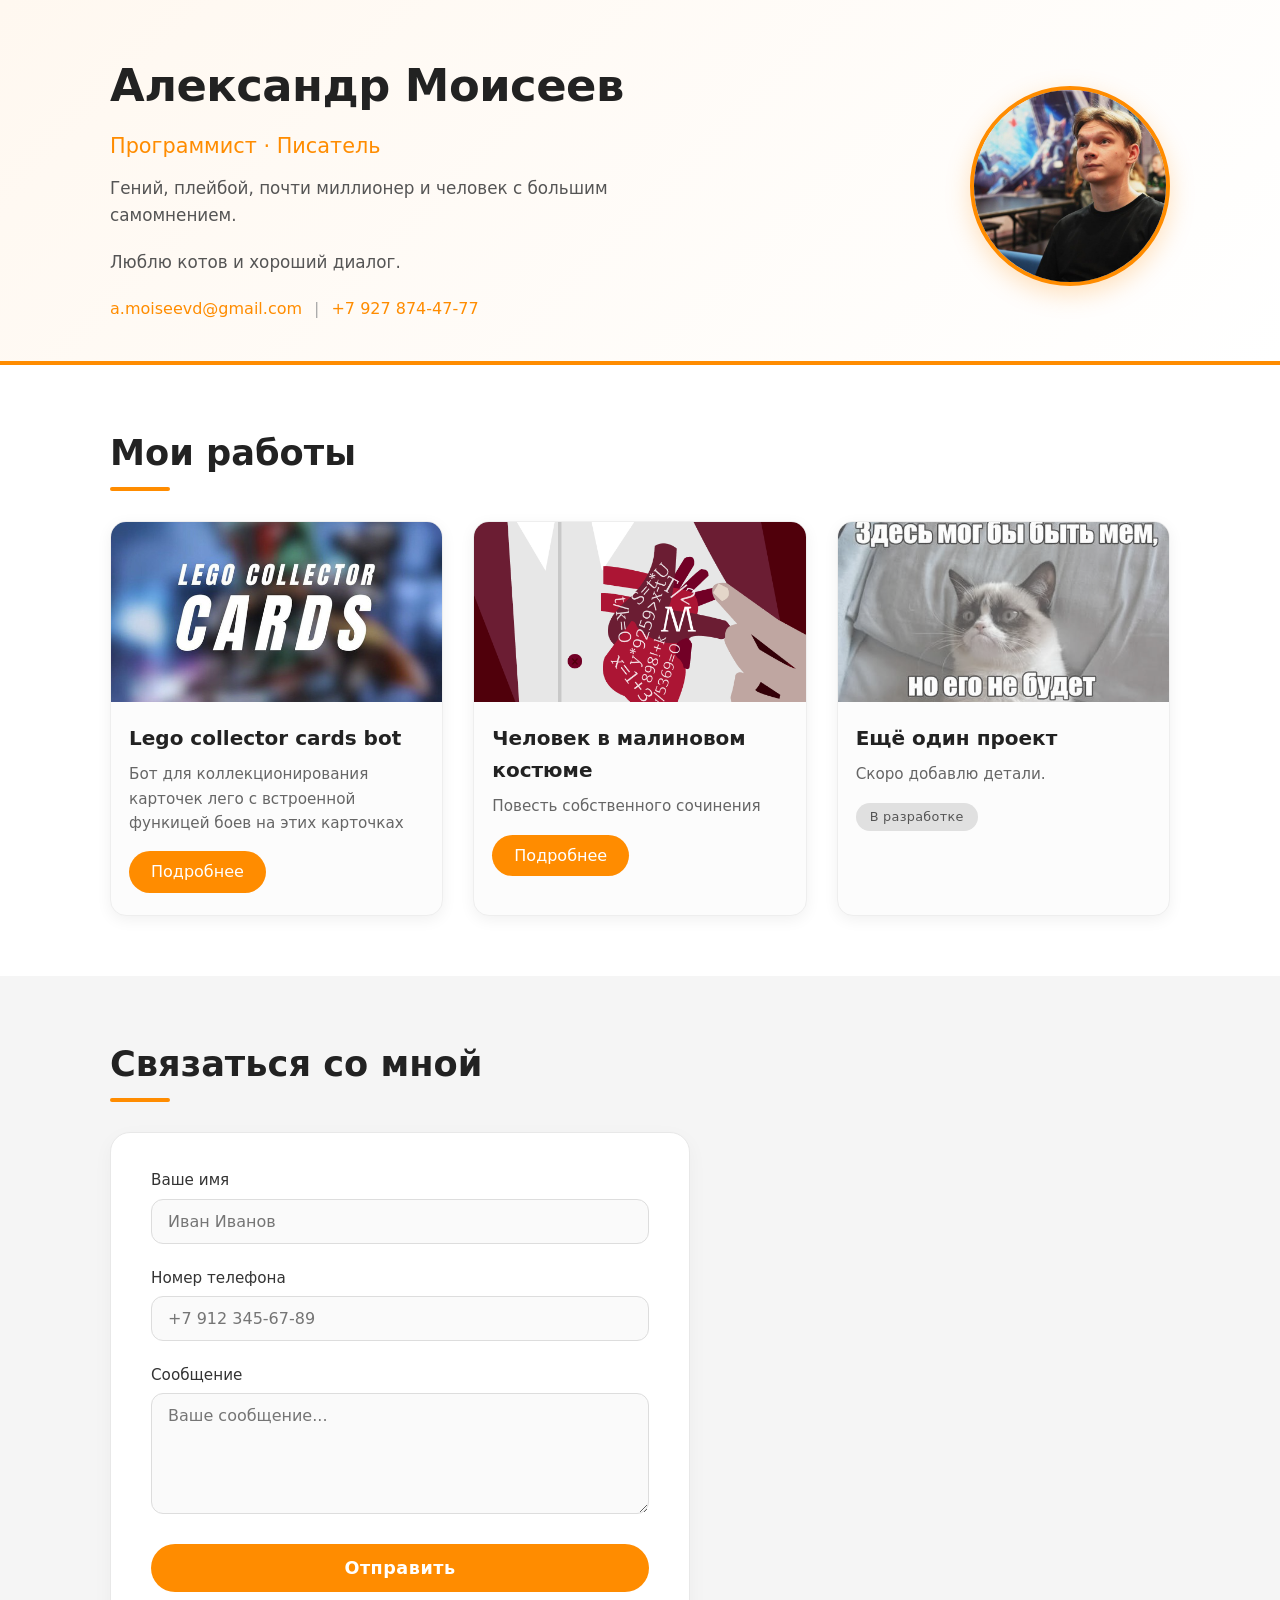
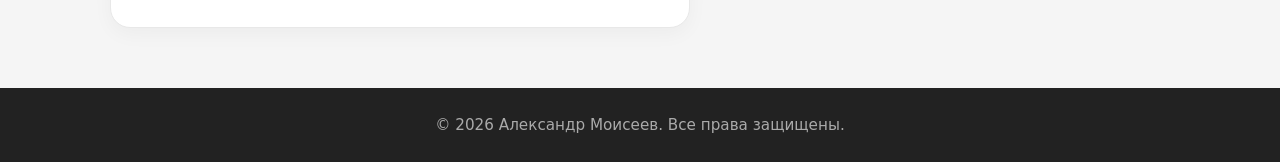
==== index.html @ 49486eab "v0.1 without forms" ====
<!DOCTYPE html>
<html lang="ru">
<head>
    <meta charset="UTF-8">
    <meta name="viewport" content="width=device-width, initial-scale=1.0">
    <title>Личный сайт</title>
    <link rel="stylesheet" href="/static/style.css">
</head>
<body>
    <header class="header">
        <div class="container header-container">
            <div class="header-info">
                <h1 class="name">Александр Моисеев</h1>
                <p class="title">Программист · Писатель</p>
                <p class="description">Гений, плейбой, почти миллионер и человек с большим самомнением.</p>
                <p class="description"> Люблю котов и хороший диалог.</p>
                <div class="contacts">
                    <a href="mailto:a.moiseevd@gmail.com">a.moiseevd@gmail.com</a>
                    <span>|</span>
                    <a href="tel:+79278744777">+7 927 874-47-77</a>
                </div>
            </div>
            <div class="header-photo">
                <img src="/static/I.jpg" alt="Фотография">
            </div>
        </div>
    </header>

    <section class="works">
        <div class="container">
            <h2 class="section-title">Мои работы</h2>
            <div class="works-grid">
                <div class="work-card">
                    <div class="work-image" style="background-image: url('/static/kdm_cart_bot.jpg');"></div>
                    <div class="work-info">
                        <h3>Lego collector cards bot</h3>
                        <p>Бот для коллекционирования карточек лего с встроенной функицей боев на этих карточках</p>
                        <a href="/static/kdm_cart_bot.html" class="btn">Подробнее</a>
                    </div>
                </div>
                <div class="work-card">
                    <div class="work-image" style="background-image: url('/static/человек\ в\ малиновом\ костюме.png');"></div>
                    <div class="work-info">
                        <h3>Человек в малиновом костюме</h3>
                        <p>Повесть собственного сочинения</p>
                        <a href="/static/book.html" class="btn">Подробнее</a>
                    </div>
                </div>
                <div class="work-card placeholder">
                    <div class="work-image" style="background-image: url('/static/meme.jpeg');"></div>
                    <div class="work-info">
                        <h3>Ещё один проект</h3>
                        <p>Скоро добавлю детали.</p>
                        <span class="badge">В разработке</span>
                    </div>
                </div>
            </div>
        </div>
    </section>

    <section class="contact">
        <div class="container">
            <h2 class="section-title">Связаться со мной</h2>
            <form class="contact-form">
                <div class="form-group">
                    <label for="name">Ваше имя</label>
                    <input type="text" id="name" placeholder="Иван Иванов" required>
                </div>
                <div class="form-group">
                    <label for="phone">Номер телефона</label>
                    <input type="tel" id="phone" placeholder="+7 912 345-67-89" required>
                </div>
                <div class="form-group">
                    <label for="message">Сообщение</label>
                    <textarea id="message" rows="5" placeholder="Ваше сообщение..." required></textarea>
                </div>
                <button type="submit" class="btn btn-submit">Отправить</button>
            </form>
        </div>
    </section>

    <footer class="footer">
        <div class="container">
            <p>&copy; 2026 Александр Моисеев. Все права защищены.</p>
        </div>
    </footer>
</body>
</html>
---- static/style.css ----
/* Общие стили */
* {
    margin: 0;
    padding: 0;
    box-sizing: border-box;
    font-family: 'Segoe UI', Roboto, system-ui, -apple-system, sans-serif;
}

body {
    background-color: #f9f9f9;
    color: #333;
    line-height: 1.6;
}

.container {
    max-width: 1100px;
    margin: 0 auto;
    padding: 0 20px;
}

/* Шапка */
.header {
    background: linear-gradient(135deg, #fff8f0 0%, #fff 100%);
    padding: 50px 0 40px;
    border-bottom: 4px solid #ff8c00;
    box-shadow: 0 2px 10px rgba(0,0,0,0.05);
}

.header-container {
    display: flex;
    align-items: center;
    justify-content: space-between;
    flex-wrap: wrap;
    gap: 30px;
}

.header-info {
    flex: 1 1 300px;
}

.name {
    font-size: 2.8rem;
    font-weight: 700;
    color: #222;
    margin-bottom: 8px;
    letter-spacing: -0.5px;
}

.title {
    font-size: 1.3rem;
    color: #ff8c00;
    font-weight: 500;
    margin-bottom: 12px;
}

.description {
    font-size: 1.05rem;
    color: #555;
    margin-bottom: 20px;
    max-width: 500px;
}

.contacts {
    display: flex;
    align-items: center;
    gap: 12px;
    flex-wrap: wrap;
    font-size: 1rem;
}

.contacts a {
    color: #ff8c00;
    text-decoration: none;
    font-weight: 500;
    transition: color 0.2s;
}

.contacts a:hover {
    color: #e07b00;
    text-decoration: underline;
}

.contacts span {
    color: #aaa;
}

.header-photo {
    flex: 0 0 200px;
    width: 200px;
    height: 200px;
    border-radius: 50%;
    overflow: hidden;
    border: 4px solid #ff8c00;
    box-shadow: 0 8px 25px rgba(255, 140, 0, 0.25);
    background: #fff;
    transition: transform 0.3s ease;
}

.header-photo:hover {
    transform: scale(1.02);
}

.header-photo img {
    width: 100%;
    height: 100%;
    object-fit: cover;
    display: block;
}

/* Общие заголовки секций */
.section-title {
    font-size: 2.2rem;
    font-weight: 600;
    color: #222;
    margin-bottom: 30px;
    position: relative;
    display: inline-block;
}

.section-title::after {
    content: '';
    display: block;
    width: 60px;
    height: 4px;
    background: #ff8c00;
    margin-top: 6px;
    border-radius: 2px;
}

/* Секция работ */
.works {
    padding: 60px 0;
    background: #fff;
}

.works-grid {
    display: flex;
    flex-wrap: wrap;
    gap: 30px;
    justify-content: flex-start;
}

.work-card {
    flex: 1 1 calc(33.333% - 30px);
    min-width: 260px;
    background: #fcfcfc;
    border-radius: 16px;
    overflow: hidden;
    box-shadow: 0 4px 15px rgba(0,0,0,0.06);
    border: 1px solid #eee;
    transition: transform 0.25s, box-shadow 0.25s;
}

.work-card:hover {
    transform: translateY(-6px);
    box-shadow: 0 12px 30px rgba(0,0,0,0.1);
}

.work-image {
    height: 180px;
    background-size: cover;
    background-position: center;
    background-color: #eee;
}

.work-info {
    padding: 20px 18px 22px;
}

.work-info h3 {
    font-size: 1.25rem;
    font-weight: 600;
    color: #222;
    margin-bottom: 8px;
}

.work-info p {
    color: #666;
    font-size: 0.95rem;
    margin-bottom: 16px;
}

.btn {
    display: inline-block;
    padding: 8px 22px;
    background: #ff8c00;
    color: #fff;
    font-weight: 500;
    border-radius: 30px;
    text-decoration: none;
    transition: background 0.2s, transform 0.1s;
    border: none;
    cursor: pointer;
}

.btn:hover {
    background: #e07b00;
    transform: scale(1.02);
}

.work-card.placeholder .work-image {
    filter: grayscale(0.4);
    opacity: 0.7;
}

.badge {
    display: inline-block;
    background: #e0e0e0;
    color: #555;
    padding: 4px 14px;
    border-radius: 20px;
    font-size: 0.8rem;
    font-weight: 500;
    letter-spacing: 0.3px;
}

/* Секция контактов */
.contact {
    padding: 60px 0;
    background: #f5f5f5;
}

.contact-form {
    max-width: 580px;
    background: #fff;
    padding: 35px 40px;
    border-radius: 20px;
    box-shadow: 0 6px 20px rgba(0,0,0,0.04);
    border: 1px solid #e8e8e8;
}

.form-group {
    margin-bottom: 22px;
}

.form-group label {
    display: block;
    font-weight: 500;
    margin-bottom: 6px;
    color: #333;
    font-size: 0.95rem;
}

.form-group input,
.form-group textarea {
    width: 100%;
    padding: 12px 16px;
    border: 1.5px solid #ddd;
    border-radius: 12px;
    font-size: 1rem;
    background: #fafafa;
    transition: border 0.2s, box-shadow 0.2s;
    outline: none;
}

.form-group input:focus,
.form-group textarea:focus {
    border-color: #ff8c00;
    box-shadow: 0 0 0 3px rgba(255, 140, 0, 0.15);
    background: #fff;
}

.form-group textarea {
    resize: vertical;
    min-height: 100px;
}

.btn-submit {
    width: 100%;
    padding: 14px;
    font-size: 1.1rem;
    font-weight: 600;
    background: #ff8c00;
    color: #fff;
    border: none;
    border-radius: 30px;
    cursor: pointer;
    transition: background 0.2s, transform 0.1s;
    letter-spacing: 0.5px;
}

.btn-submit:hover {
    background: #e07b00;
    transform: scale(1.01);
}

/* Футер */
.footer {
    background: #222;
    color: #ccc;
    padding: 25px 0;
    text-align: center;
    font-size: 0.95rem;
}

.footer p {
    opacity: 0.8;
}

/* Адаптивность */
@media (max-width: 768px) {
    .header-container {
        flex-direction: column-reverse;
        text-align: center;
    }

    .header-info {
        text-align: center;
    }

    .description {
        margin-left: auto;
        margin-right: auto;
    }

    .contacts {
        justify-content: center;
    }

    .header-photo {
        flex: 0 0 160px;
        width: 160px;
        height: 160px;
    }

    .name {
        font-size: 2.2rem;
    }

    .section-title {
        font-size: 1.8rem;
    }

    .work-card {
        flex: 1 1 100%;
        max-width: 400px;
        margin: 0 auto;
    }

    .contact-form {
        padding: 25px 20px;
    }
}

@media (max-width: 480px) {
    .header {
        padding: 30px 0 20px;
    }
    .name {
        font-size: 1.8rem;
    }
    .title {
        font-size: 1.1rem;
    }
    .contacts {
        flex-direction: column;
        gap: 6px;
    }
    .contacts span {
        display: none;
    }
    .work-card {
        min-width: 100%;
    }
}


.project-header {
    background: linear-gradient(135deg, #fff8f0 0%, #fff 100%);
    padding: 40px 0 30px;
    border-bottom: 3px solid #ff8c00;
}

.breadcrumb {
    font-size: 0.95rem;
    color: #888;
    margin-bottom: 20px;
}

.breadcrumb a {
    color: #ff8c00;
    text-decoration: none;
}

.breadcrumb a:hover {
    text-decoration: underline;
}

.breadcrumb span {
    margin: 0 6px;
}

.project-title {
    font-size: 2.6rem;
    font-weight: 700;
    color: #222;
    margin-bottom: 8px;
}

.project-subtitle {
    font-size: 1.2rem;
    color: #666;
    font-weight: 400;
}

.project-details {
    padding: 50px 0;
    background: #fafafa;
}

.detail-block {
    display: flex;
    align-items: center;
    gap: 40px;
    background: #fff;
    border-radius: 20px;
    padding: 30px 35px;
    margin-bottom: 40px;
    box-shadow: 0 4px 15px rgba(0,0,0,0.04);
    border: 1px solid #eee;
    transition: transform 0.2s;
}

.detail-block:hover {
    transform: translateY(-3px);
    box-shadow: 0 8px 25px rgba(0,0,0,0.06);
}

.detail-text {
    flex: 1 1 55%;
}

.detail-text h2 {
    font-size: 1.7rem;
    font-weight: 600;
    color: #222;
    margin-bottom: 15px;
    position: relative;
}

.detail-text h2::after {
    content: '';
    display: block;
    width: 50px;
    height: 3px;
    background: #ff8c00;
    margin-top: 6px;
    border-radius: 2px;
}

.detail-text p {
    color: #555;
    font-size: 1.05rem;
    line-height: 1.7;
    margin-bottom: 15px;
}

.detail-text ul {
    list-style: none;
    padding: 0;
}

.detail-text ul li {
    padding-left: 24px;
    position: relative;
    margin-bottom: 8px;
    color: #444;
}

.detail-text ul li::before {
    content: '▹';
    position: absolute;
    left: 0;
    color: #ff8c00;
    font-weight: bold;
}

.detail-image {
    flex: 0 0 220px;
    max-width: 220px;
}

.detail-image img {
    width: 100%;
    height: auto;
    border-radius: 16px;
    box-shadow: 0 6px 18px rgba(0,0,0,0.1);
    border: 2px solid #f0f0f0;
    display: block;
}

.detail-block.reverse {
    flex-direction: row-reverse;
}

.back-link {
    text-align: center;
    margin-top: 20px;
}

.back-link .btn {
    background: #888;
    color: #fff;
}

.back-link .btn:hover {
    background: #666;
}

@media (max-width: 768px) {
    .detail-block {
        flex-direction: column !important;
        padding: 20px;
        text-align: center;
    }

    .detail-block.reverse {
        flex-direction: column !important;
    }

    .detail-image {
        flex: 0 0 auto;
        max-width: 280px;
        width: 100%;
        margin-top: 10px;
    }

    .detail-text h2::after {
        margin-left: auto;
        margin-right: auto;
    }

    .detail-text ul {
        text-align: left;
        display: inline-block;
    }

    .project-title {
        font-size: 2rem;
    }
}

@media (max-width: 480px) {
    .project-header {
        padding: 25px 0;
    }
    .project-title {
        font-size: 1.6rem;
    }
    .detail-block {
        padding: 15px;
    }
}



.download-block {
    margin-top: 25px;
    display: flex;
    align-items: center;
    gap: 15px;
    flex-wrap: wrap;
}

.btn-download {
    background: #ff8c00;
    font-size: 1.2rem;
    padding: 14px 40px;
    border-radius: 40px;
    box-shadow: 0 4px 12px rgba(255, 140, 0, 0.3);
    transition: all 0.2s;
    display: inline-block;
}

.btn-download:hover {
    background: #e07b00;
    transform: scale(1.03);
    box-shadow: 0 6px 18px rgba(255, 140, 0, 0.4);
}

.file-size {
    color: #888;
    font-size: 0.9rem;
}

/* Мысли автора */
.author-thoughts {
    padding: 50px 0;
    background: #fff;
}

.thoughts-content {
    max-width: 800px;
    margin: 0 auto;
    background: #f9f9f9;
    padding: 30px 35px;
    border-radius: 20px;
    border-left: 5px solid #ff8c00;
    font-size: 1.05rem;
    line-height: 1.8;
    color: #444;
}

.thoughts-content p {
    margin-bottom: 16px;
}

.thoughts-content p:last-child {
    margin-bottom: 0;
}

/* Отзывы */
.reviews {
    padding: 50px 0;
    background: #f5f5f5;
}

.reviews-grid {
    display: flex;
    flex-wrap: wrap;
    gap: 30px;
    justify-content: center;
}

.review-card {
    flex: 1 1 calc(33.333% - 30px);
    min-width: 260px;
    background: #fff;
    border-radius: 16px;
    padding: 22px 25px;
    box-shadow: 0 4px 12px rgba(0,0,0,0.04);
    border: 1px solid #eee;
    transition: transform 0.2s;
}

.review-card:hover {
    transform: translateY(-4px);
    box-shadow: 0 8px 20px rgba(0,0,0,0.06);
}

.review-header {
    display: flex;
    justify-content: space-between;
    align-items: center;
    margin-bottom: 6px;
}

.review-author {
    font-weight: 600;
    color: #222;
}

.review-date {
    font-size: 0.8rem;
    color: #999;
}

.review-rating {
    color: #ff8c00;
    font-size: 1.1rem;
    letter-spacing: 2px;
    margin-bottom: 8px;
}

.review-text {
    color: #555;
    line-height: 1.6;
    font-size: 0.95rem;
}

.placeholder-review {
    opacity: 0.7;
    filter: grayscale(0.2);
}

/* Форма отзыва */
.review-form-section {
    padding: 50px 0;
    background: #fff;
}

.review-form {
    max-width: 600px;
    margin: 0 auto;
    background: #fafafa;
    padding: 30px 35px;
    border-radius: 20px;
    border: 1px solid #eee;
}

.rating-group {
    display: flex;
    flex-direction: column;
    gap: 6px;
}

.star-rating {
    display: flex;
    flex-direction: row-reverse;
    justify-content: flex-end;
    gap: 4px;
}

.star-rating input {
    display: none;
}

.star-rating label {
    font-size: 2rem;
    color: #ddd;
    cursor: pointer;
    transition: color 0.2s;
}

.star-rating input:checked ~ label,
.star-rating label:hover,
.star-rating label:hover ~ label {
    color: #ff8c00;
}

/* Адаптив для книги */
@media (max-width: 768px) {
    .review-card {
        flex: 1 1 100%;
        max-width: 400px;
    }
    .download-block {
        flex-direction: column;
        align-items: flex-start;
    }
    .thoughts-content {
        padding: 20px;
    }
    .review-form {
        padding: 20px;
    }
}

@media (max-width: 480px) {
    .btn-download {
        width: 100%;
        text-align: center;
        padding: 14px 20px;
        font-size: 1rem;
    }
    .star-rating label {
        font-size: 1.8rem;
    }
}
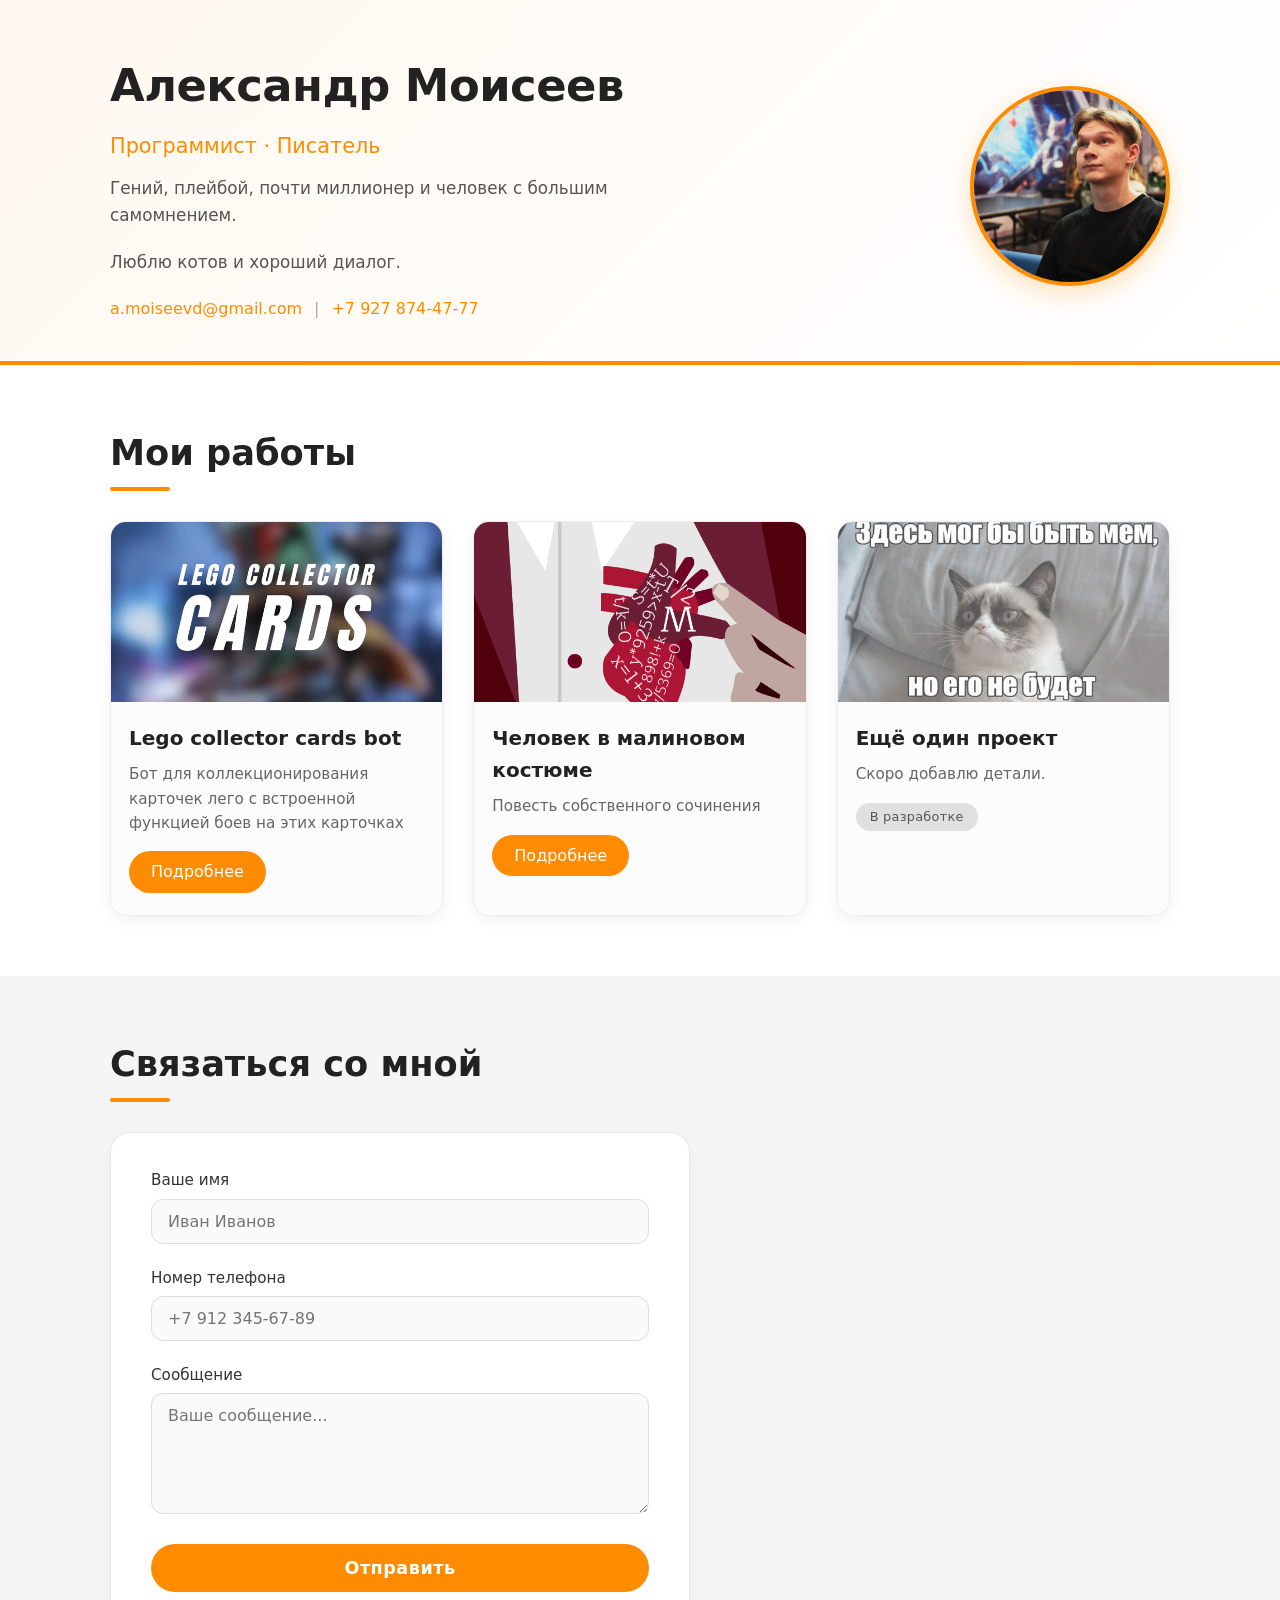
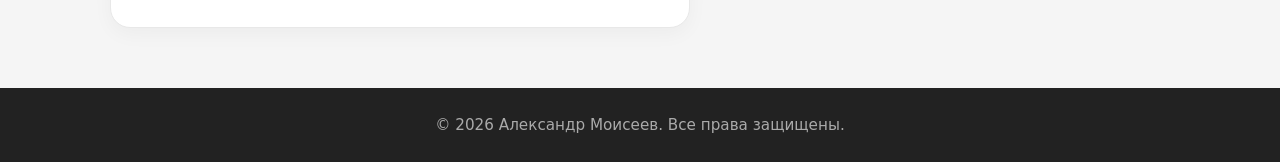
==== commit d6654bff: "v1.0" ====
--- a/index.html
+++ b/index.html
@@ -7,13 +7,26 @@
     <link rel="stylesheet" href="/static/style.css">
 </head>
 <body>
+
+    <!-- Модальное окно для главной страницы -->
+    <div id="successModal" class="modal-overlay" style="display: none;">
+        <div class="modal-content">
+            <button class="modal-close" id="modalCloseBtn">&times;</button>
+            <div class="modal-icon">✅</div>
+            <h2 class="modal-title">Отлично!</h2>
+            <p class="modal-message" id="modalMessage">Сообщение успешно отправлено. Я свяжусь с вами в ближайшее время.</p>
+            <button class="btn modal-btn" id="modalOkBtn">Хорошо</button>
+        </div>
+    </div>
+
+    <!-- Шапка -->
     <header class="header">
         <div class="container header-container">
             <div class="header-info">
                 <h1 class="name">Александр Моисеев</h1>
                 <p class="title">Программист · Писатель</p>
                 <p class="description">Гений, плейбой, почти миллионер и человек с большим самомнением.</p>
-                <p class="description"> Люблю котов и хороший диалог.</p>
+                <p class="description">Люблю котов и хороший диалог.</p>
                 <div class="contacts">
                     <a href="mailto:a.moiseevd@gmail.com">a.moiseevd@gmail.com</a>
                     <span>|</span>
@@ -26,6 +39,7 @@
         </div>
     </header>
 
+    <!-- Мои работы -->
     <section class="works">
         <div class="container">
             <h2 class="section-title">Мои работы</h2>
@@ -34,7 +48,7 @@
                     <div class="work-image" style="background-image: url('/static/kdm_cart_bot.jpg');"></div>
                     <div class="work-info">
                         <h3>Lego collector cards bot</h3>
-                        <p>Бот для коллекционирования карточек лего с встроенной функицей боев на этих карточках</p>
+                        <p>Бот для коллекционирования карточек лего с встроенной функцией боев на этих карточках</p>
                         <a href="/static/kdm_cart_bot.html" class="btn">Подробнее</a>
                     </div>
                 </div>
@@ -58,31 +72,94 @@
         </div>
     </section>
 
+    <!-- Форма обратной связи -->
     <section class="contact">
         <div class="container">
             <h2 class="section-title">Связаться со мной</h2>
-            <form class="contact-form">
+            <form class="contact-form" action="/feedback/" method="post">
                 <div class="form-group">
                     <label for="name">Ваше имя</label>
-                    <input type="text" id="name" placeholder="Иван Иванов" required>
+                    <input type="text" id="name" name="name" placeholder="Иван Иванов" required>
                 </div>
                 <div class="form-group">
                     <label for="phone">Номер телефона</label>
-                    <input type="tel" id="phone" placeholder="+7 912 345-67-89" required>
+                    <input type="tel" id="phone" name="phone" placeholder="+7 912 345-67-89" required>
                 </div>
                 <div class="form-group">
                     <label for="message">Сообщение</label>
-                    <textarea id="message" rows="5" placeholder="Ваше сообщение..." required></textarea>
+                    <textarea id="message" rows="5" name="message" placeholder="Ваше сообщение..." required></textarea>
                 </div>
                 <button type="submit" class="btn btn-submit">Отправить</button>
             </form>
         </div>
     </section>
 
+    <!-- Футер -->
     <footer class="footer">
         <div class="container">
             <p>&copy; 2026 Александр Моисеев. Все права защищены.</p>
         </div>
     </footer>
+
+    <!-- Скрипт для асинхронной отправки с модалкой -->
+    <script>
+        document.addEventListener('DOMContentLoaded', function() {
+            const form = document.querySelector('.contact-form');
+            const modal = document.getElementById('successModal');
+            const modalMessage = document.getElementById('modalMessage');
+            const closeBtns = [
+                document.getElementById('modalCloseBtn'),
+                document.getElementById('modalOkBtn')
+            ];
+
+            // Функция закрытия модалки
+            function closeModal() {
+                modal.style.display = 'none';
+            }
+
+            // Закрытие по кнопкам
+            closeBtns.forEach(btn => {
+                if (btn) {
+                    btn.addEventListener('click', closeModal);
+                }
+            });
+
+            // Закрытие по клику на фон
+            modal.addEventListener('click', function(event) {
+                if (event.target === modal) {
+                    closeModal();
+                }
+            });
+
+            // Обработка отправки формы
+            if (form) {
+                form.addEventListener('submit', function(event) {
+                    event.preventDefault();
+
+                    const formData = new FormData(form);
+
+                    fetch('/feedback/', {
+                        method: 'POST',
+                        body: formData
+                    })
+                    .then(response => response.json())
+                    .then(data => {
+                        if (data.status === 'success') {
+                            modalMessage.textContent = data.message || 'Сообщение успешно отправлено. Я свяжусь с вами в ближайшее время.';
+                            modal.style.display = 'flex';
+                            form.reset(); // очищаем форму
+                        } else {
+                            alert('❌ ' + (data.message || 'Что-то пошло не так.'));
+                        }
+                    })
+                    .catch(error => {
+                        console.error('Ошибка:', error);
+                        alert('❌ Ошибка сети. Проверьте соединение.');
+                    });
+                });
+            }
+        });
+    </script>
+
 </body>
 </html>
--- a/static/style.css
+++ b/static/style.css
@@ -609,7 +609,6 @@
     margin-bottom: 0;
 }
 
-/* Отзывы */
 .reviews {
     padding: 50px 0;
     background: #f5f5f5;
@@ -746,4 +745,181 @@
     .star-rating label {
         font-size: 1.8rem;
     }
+}
+
+
+.book-intro {
+    display: flex;
+    align-items: flex-start;  
+    gap: 40px;
+    margin-top: 20px;
+}
+
+.book-cover {
+    flex: 0 0 200px;       
+    max-width: 200px;
+    max-height: 300px;        
+    overflow: hidden;         
+    border-radius: 12px;
+    box-shadow: 0 8px 25px rgba(0,0,0,0.15);
+    border: 3px solid #fff;
+}
+
+.book-cover img {
+    width: 100%;
+    height: 100%;
+    object-fit: contain;     
+    display: block;
+}
+
+.book-info {
+    flex: 1 1 auto;
+}
+
+.book-info .project-title {
+    margin-bottom: 4px;
+}
+
+.book-info .project-subtitle {
+    margin-bottom: 15px;
+}
+
+.download-block {
+    margin-top: 25px;
+    display: flex;
+    align-items: center;
+    gap: 15px;
+    flex-wrap: wrap;
+}
+
+.btn-download {
+    background: #ff8c00;
+    font-size: 1.2rem;
+    padding: 14px 40px;
+    border-radius: 40px;
+    box-shadow: 0 4px 12px rgba(255, 140, 0, 0.3);
+    transition: all 0.2s;
+    display: inline-block;
+    color: #fff;
+    text-decoration: none;
+}
+
+.btn-download:hover {
+    background: #e07b00;
+    transform: scale(1.03);
+    box-shadow: 0 6px 18px rgba(255, 140, 0, 0.4);
+}
+
+.file-size {
+    color: #888;
+    font-size: 0.9rem;
+}
+
+@media (max-width: 768px) {
+    .book-intro {
+        flex-direction: column;
+        align-items: center;
+        text-align: center;
+        gap: 20px;
+    }
+
+    .book-cover {
+        flex: 0 0 auto;
+        max-width: 180px;
+        max-height: 260px;
+    }
+
+    .download-block {
+        justify-content: center;
+    }
+}
+
+
+.modal-overlay {
+    position: fixed;
+    top: 0;
+    left: 0;
+    width: 100%;
+    height: 100%;
+    background: rgba(0, 0, 0, 0.5);
+    backdrop-filter: blur(4px);
+    display: flex;
+    align-items: center;
+    justify-content: center;
+    z-index: 1000;
+    animation: fadeIn 0.3s ease;
+}
+
+@keyframes fadeIn {
+    from { opacity: 0; }
+    to { opacity: 1; }
+}
+
+.modal-content {
+    background: #fff;
+    border-radius: 24px;
+    padding: 40px 35px 30px;
+    max-width: 420px;
+    width: 90%;
+    text-align: center;
+    box-shadow: 0 20px 60px rgba(0, 0, 0, 0.2);
+    position: relative;
+    animation: slideUp 0.3s ease;
+}
+
+@keyframes slideUp {
+    from { transform: translateY(30px); opacity: 0; }
+    to { transform: translateY(0); opacity: 1; }
+}
+
+.modal-close {
+    position: absolute;
+    top: 12px;
+    right: 18px;
+    background: none;
+    border: none;
+    font-size: 2rem;
+    color: #aaa;
+    cursor: pointer;
+    transition: color 0.2s;
+}
+
+.modal-close:hover {
+    color: #ff8c00;
+}
+
+.modal-icon {
+    font-size: 3.5rem;
+    margin-bottom: 8px;
+}
+
+.modal-title {
+    font-size: 1.8rem;
+    font-weight: 600;
+    color: #222;
+    margin-bottom: 8px;
+}
+
+.modal-message {
+    font-size: 1.05rem;
+    color: #555;
+    margin-bottom: 25px;
+    line-height: 1.5;
+}
+
+.modal-btn {
+    background: #ff8c00;
+    color: #fff;
+    padding: 12px 40px;
+    border: none;
+    border-radius: 40px;
+    font-size: 1.1rem;
+    font-weight: 500;
+    cursor: pointer;
+    transition: background 0.2s, transform 0.1s;
+}
+
+.modal-btn:hover {
+    background: #e07b00;
+    transform: scale(1.02);
 }
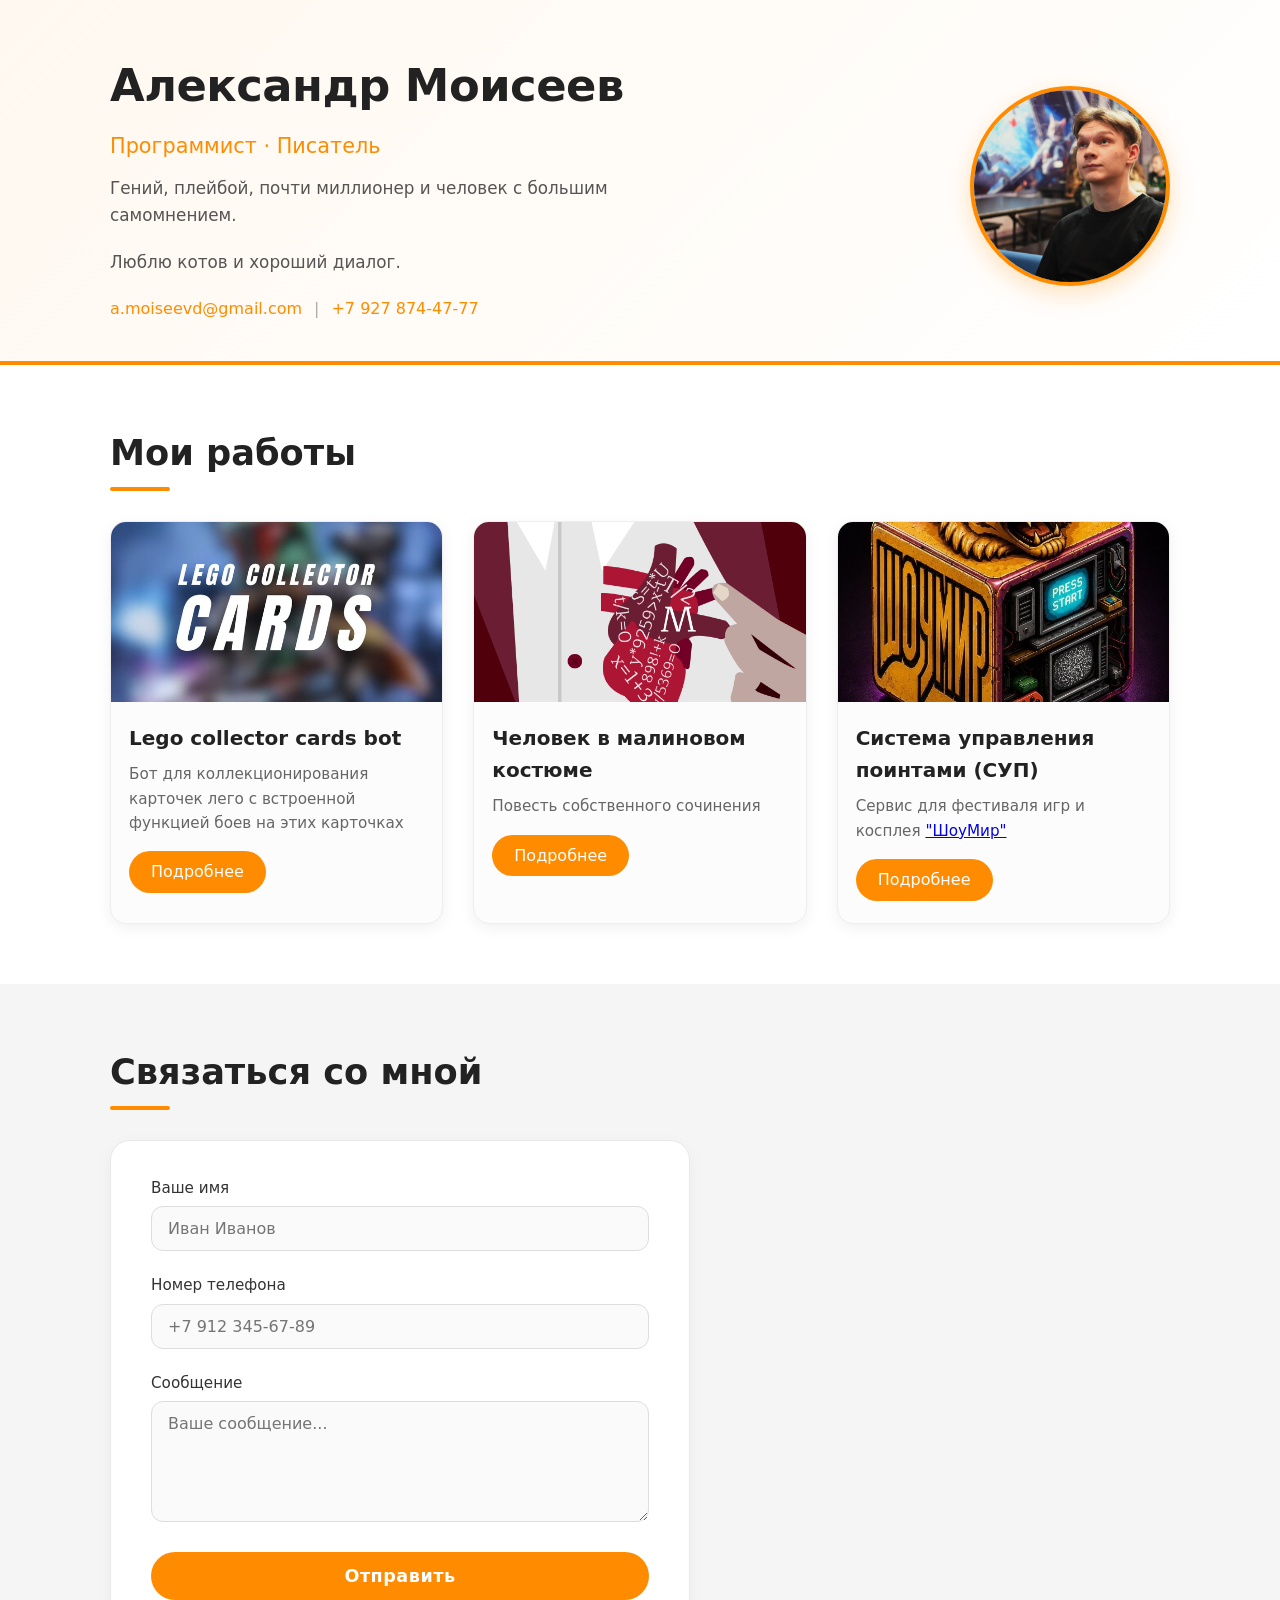
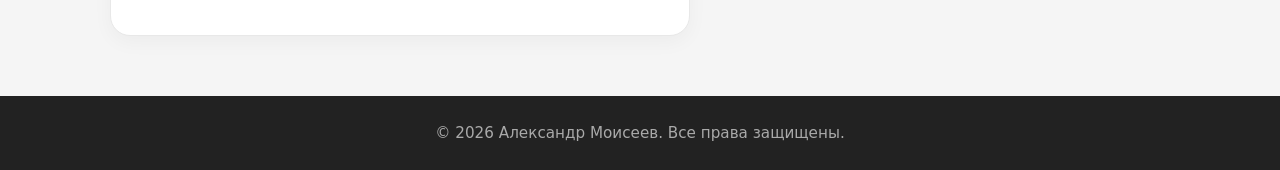
==== commit 463b17f9: "modified:   index.html 	new file:   static/SYP.html 	new file:   static/SYP.png 	new file:   static/" ====
--- a/index.html
+++ b/index.html
@@ -4,11 +4,9 @@
     <meta charset="UTF-8">
     <meta name="viewport" content="width=device-width, initial-scale=1.0">
     <title>Личный сайт</title>
-    <link rel="stylesheet" href="/static/style.css">
+    <link rel="stylesheet" href="static/style.css">
 </head>
 <body>
-
-    <!-- Модальное окно для главной страницы -->
     <div id="successModal" class="modal-overlay" style="display: none;">
         <div class="modal-content">
             <button class="modal-close" id="modalCloseBtn">&times;</button>
@@ -18,8 +16,6 @@
             <button class="btn modal-btn" id="modalOkBtn">Хорошо</button>
         </div>
     </div>
-
-    <!-- Шапка -->
     <header class="header">
         <div class="container header-container">
             <div class="header-info">
@@ -34,45 +30,41 @@
                 </div>
             </div>
             <div class="header-photo">
-                <img src="/static/I.jpg" alt="Фотография">
+                <img src="static/I.jpg" alt="Фотография">
             </div>
         </div>
     </header>
-
-    <!-- Мои работы -->
     <section class="works">
         <div class="container">
             <h2 class="section-title">Мои работы</h2>
             <div class="works-grid">
                 <div class="work-card">
-                    <div class="work-image" style="background-image: url('/static/kdm_cart_bot.jpg');"></div>
+                    <div class="work-image" style="background-image: url('static/kdm_cart_bot.jpg');"></div>
                     <div class="work-info">
                         <h3>Lego collector cards bot</h3>
                         <p>Бот для коллекционирования карточек лего с встроенной функцией боев на этих карточках</p>
-                        <a href="/static/kdm_cart_bot.html" class="btn">Подробнее</a>
+                        <a href="static/kdm_cart_bot.html" class="btn">Подробнее</a>
                     </div>
                 </div>
                 <div class="work-card">
-                    <div class="work-image" style="background-image: url('/static/человек\ в\ малиновом\ костюме.png');"></div>
+                    <div class="work-image" style="background-image: url('static/человек\ в\ малиновом\ костюме.png');"></div>
                     <div class="work-info">
                         <h3>Человек в малиновом костюме</h3>
                         <p>Повесть собственного сочинения</p>
-                        <a href="/static/book.html" class="btn">Подробнее</a>
+                        <a href="static/book.html" class="btn">Подробнее</a>
                     </div>
                 </div>
-                <div class="work-card placeholder">
-                    <div class="work-image" style="background-image: url('/static/meme.jpeg');"></div>
+                <div class="work-card">
+                    <div class="work-image" style="background-image: url('static/ShowMir.jpg');"></div>
                     <div class="work-info">
-                        <h3>Ещё один проект</h3>
-                        <p>Скоро добавлю детали.</p>
-                        <span class="badge">В разработке</span>
+                        <h3>Система управления поинтами (СУП)</h3>
+                        <p>Сервис для фестиваля игр и косплея <a href="https://t.me/showmir">"ШоуМир"</a></p>
+                        <a href="static/SYP.html" class="btn">Подробнее</a>
                     </div>
                 </div>
             </div>
         </div>
     </section>
-
-    <!-- Форма обратной связи -->
     <section class="contact">
         <div class="container">
             <h2 class="section-title">Связаться со мной</h2>
@@ -100,8 +92,6 @@
             <p>&copy; 2026 Александр Моисеев. Все права защищены.</p>
         </div>
     </footer>
-
-    <!-- Скрипт для асинхронной отправки с модалкой -->
     <script>
         document.addEventListener('DOMContentLoaded', function() {
             const form = document.querySelector('.contact-form');
@@ -111,27 +101,19 @@
                 document.getElementById('modalCloseBtn'),
                 document.getElementById('modalOkBtn')
             ];
-
-            // Функция закрытия модалки
             function closeModal() {
                 modal.style.display = 'none';
             }
-
-            // Закрытие по кнопкам
             closeBtns.forEach(btn => {
                 if (btn) {
                     btn.addEventListener('click', closeModal);
                 }
             });
-
-            // Закрытие по клику на фон
             modal.addEventListener('click', function(event) {
                 if (event.target === modal) {
                     closeModal();
                 }
             });
-
-            // Обработка отправки формы
             if (form) {
                 form.addEventListener('submit', function(event) {
                     event.preventDefault();
@@ -147,7 +129,7 @@
                         if (data.status === 'success') {
                             modalMessage.textContent = data.message || 'Сообщение успешно отправлено. Я свяжусь с вами в ближайшее время.';
                             modal.style.display = 'flex';
-                            form.reset(); // очищаем форму
+                            form.reset();
                         } else {
                             alert('❌ ' + (data.message || 'Что-то пошло не так.'));
                         }
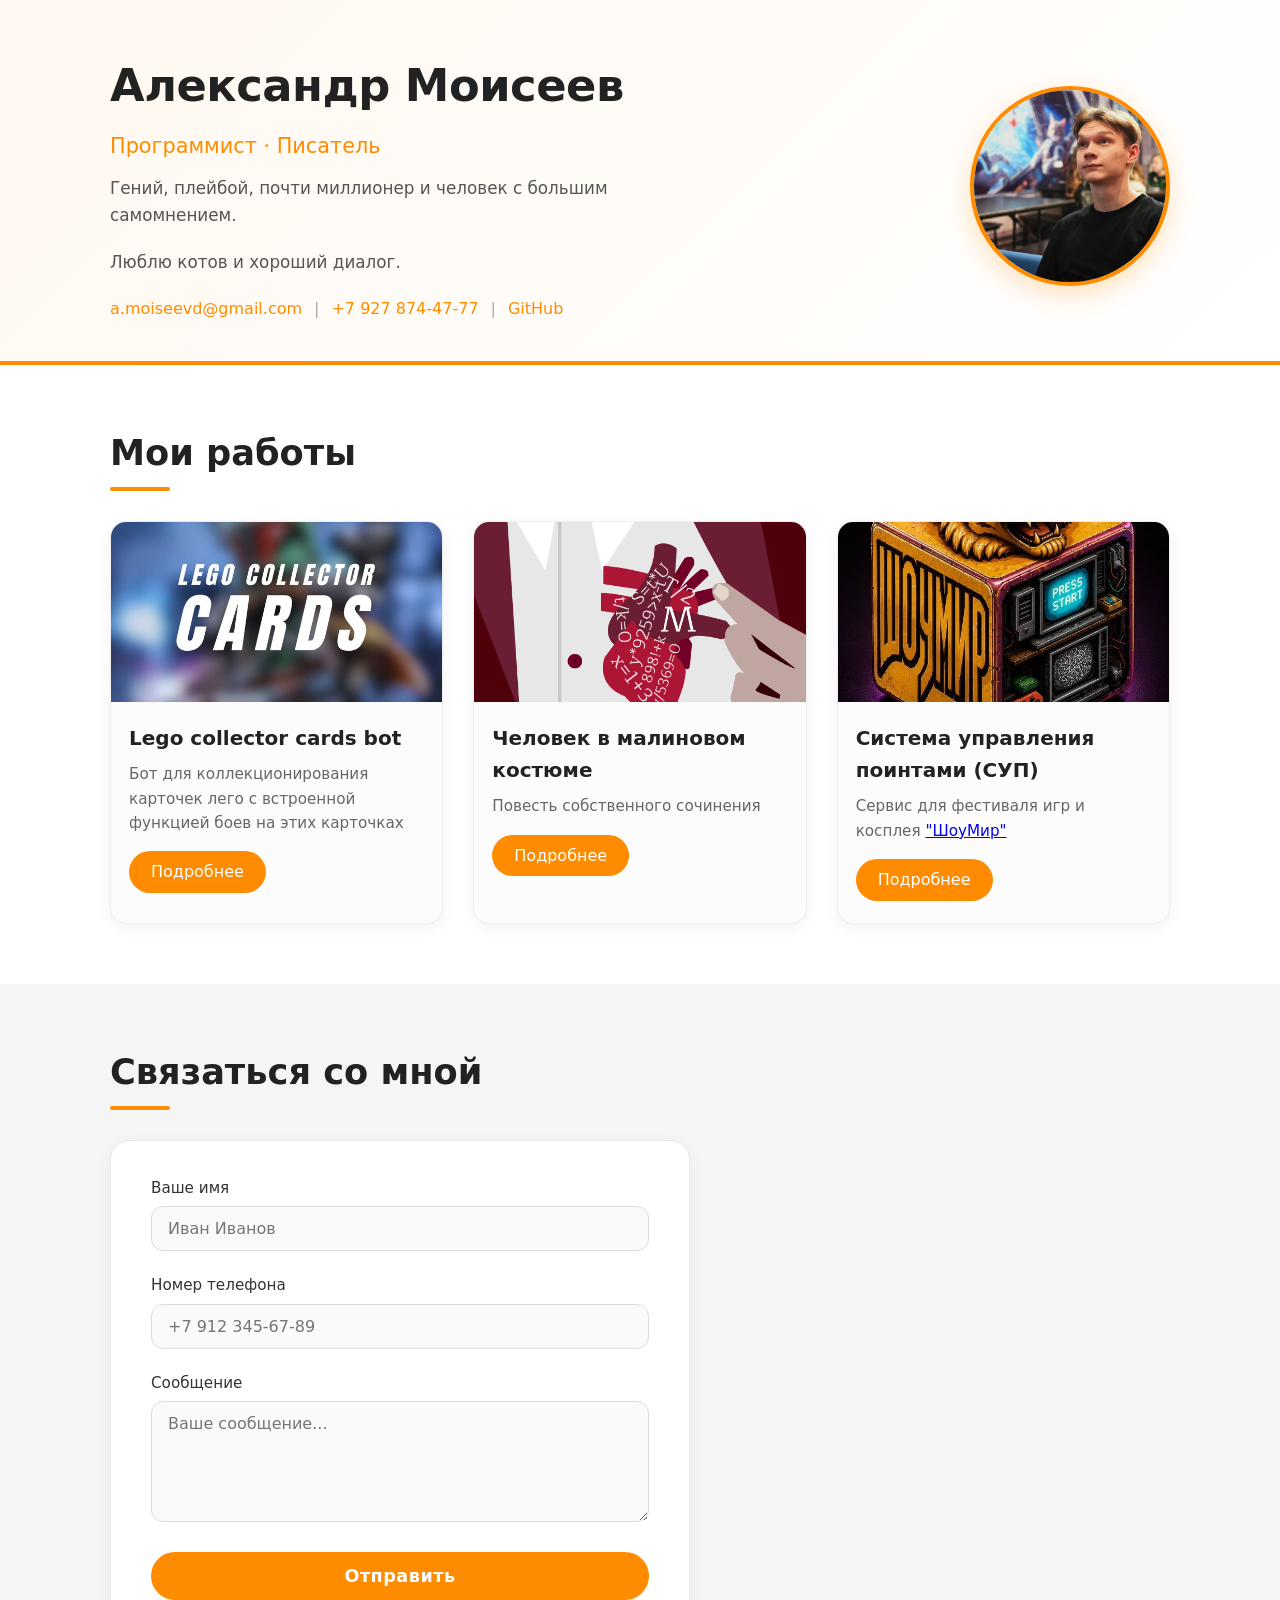
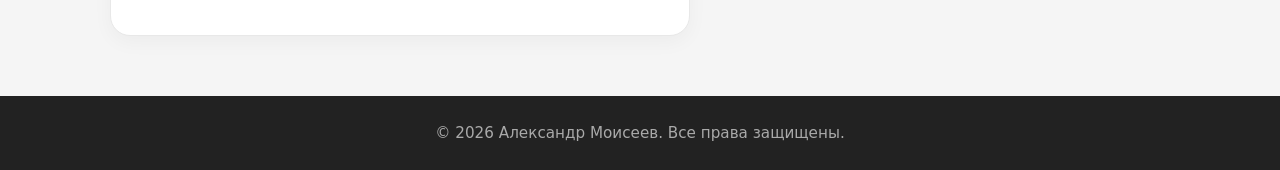
==== commit f899efbd: "modified:   index.html" ====
--- a/index.html
+++ b/index.html
@@ -27,6 +27,8 @@
                     <a href="mailto:a.moiseevd@gmail.com">a.moiseevd@gmail.com</a>
                     <span>|</span>
                     <a href="tel:+79278744777">+7 927 874-47-77</a>
+                    <span>|</span>
+                    <a href="https://github.com/dr7tone" target="_blank" rel="noopener">GitHub</a>
                 </div>
             </div>
             <div class="header-photo">
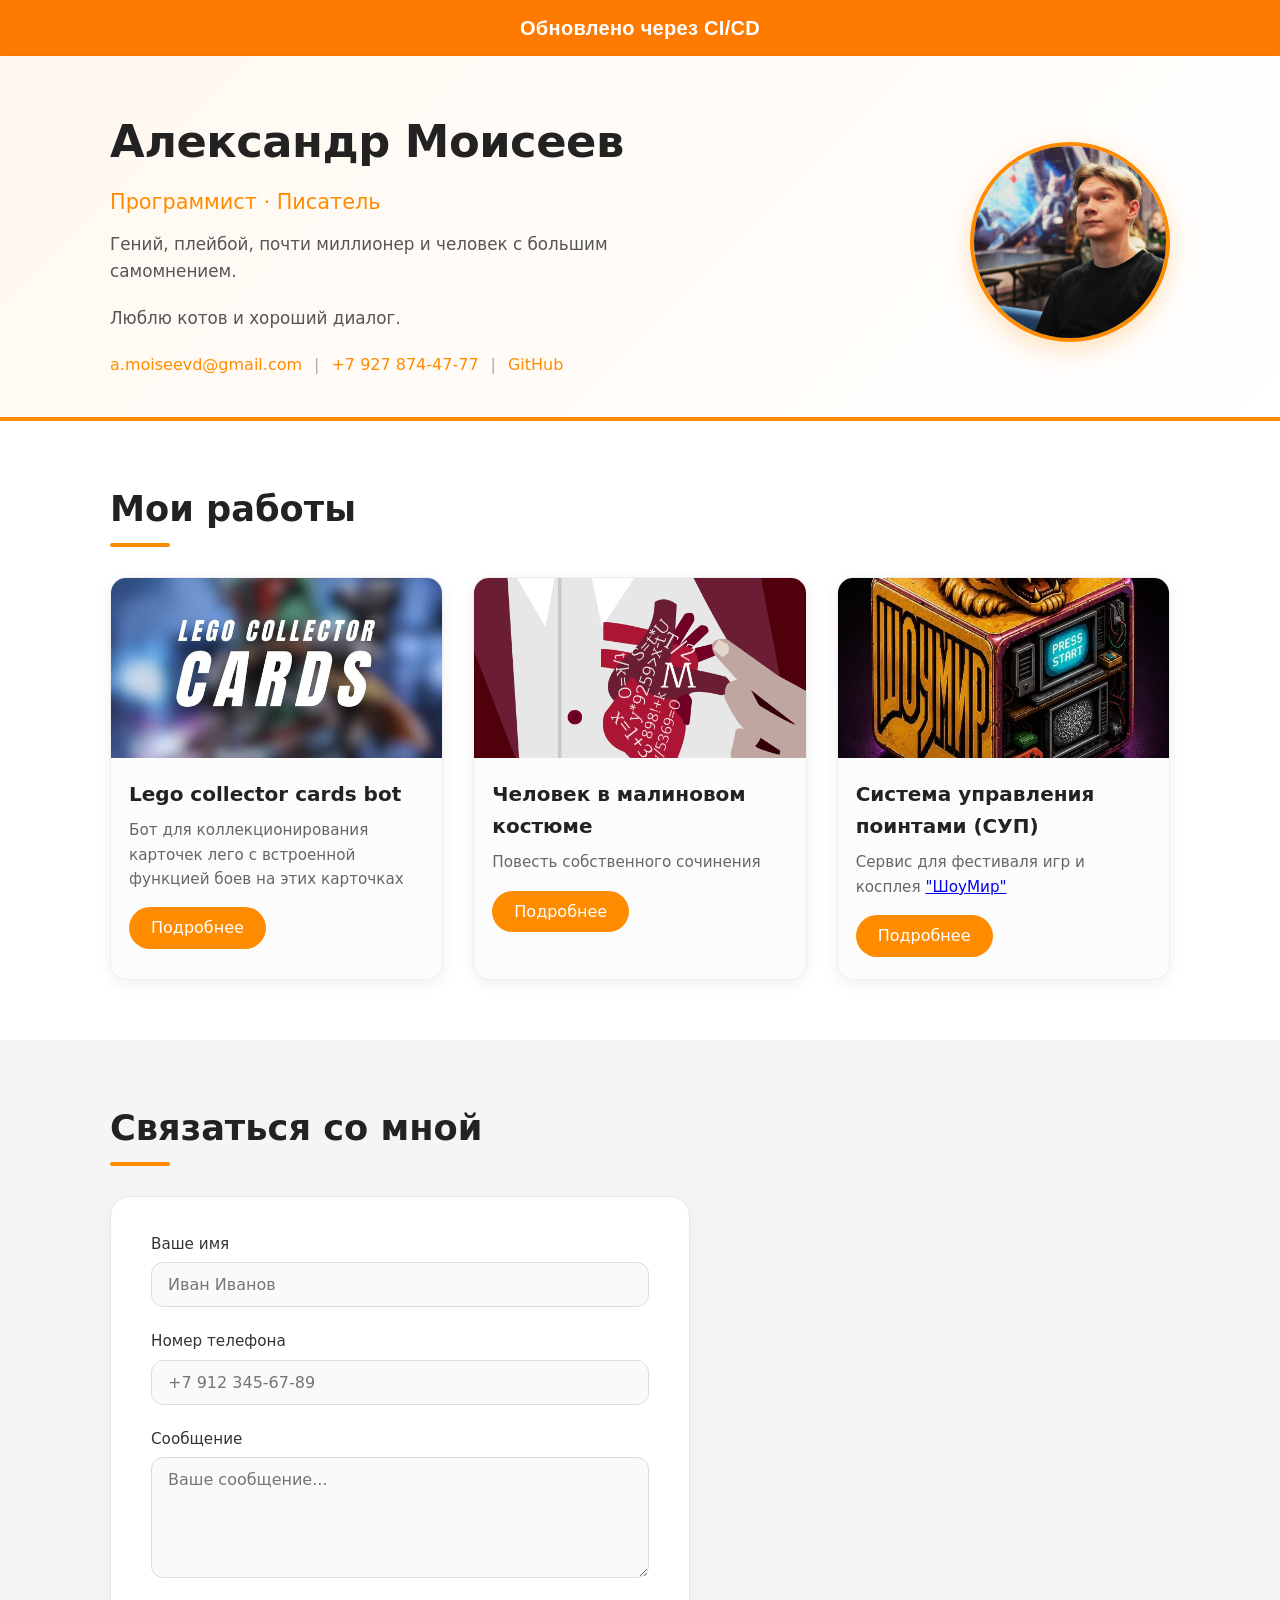
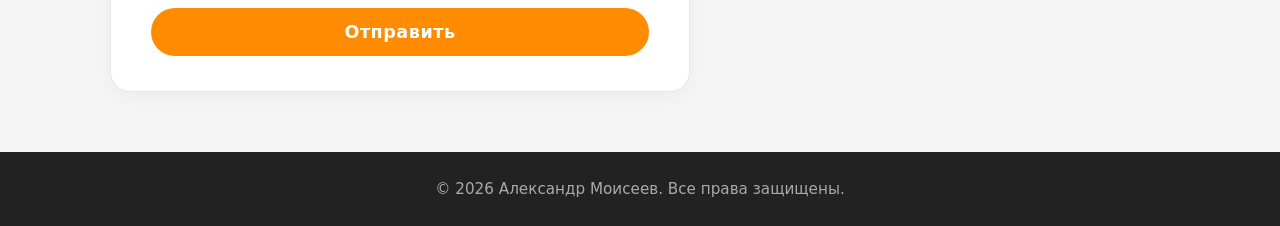
==== commit b1ec4903: "Добавлен баннер «Обновлено через CI/CD» для проверки автодеплоя" ====
--- a/index.html
+++ b/index.html
@@ -7,6 +7,9 @@
     <link rel="stylesheet" href="static/style.css">
 </head>
 <body>
+    <div style="background:#ff7a00;color:#fff;text-align:center;padding:14px 20px;font:700 20px/1.4 Arial,sans-serif;letter-spacing:0.3px;">
+        Обновлено через CI/CD
+    </div>
     <div id="successModal" class="modal-overlay" style="display: none;">
         <div class="modal-content">
             <button class="modal-close" id="modalCloseBtn">&times;</button>
@@ -146,4 +149,4 @@
     </script>
 
 </body>
-</html>+</html>
